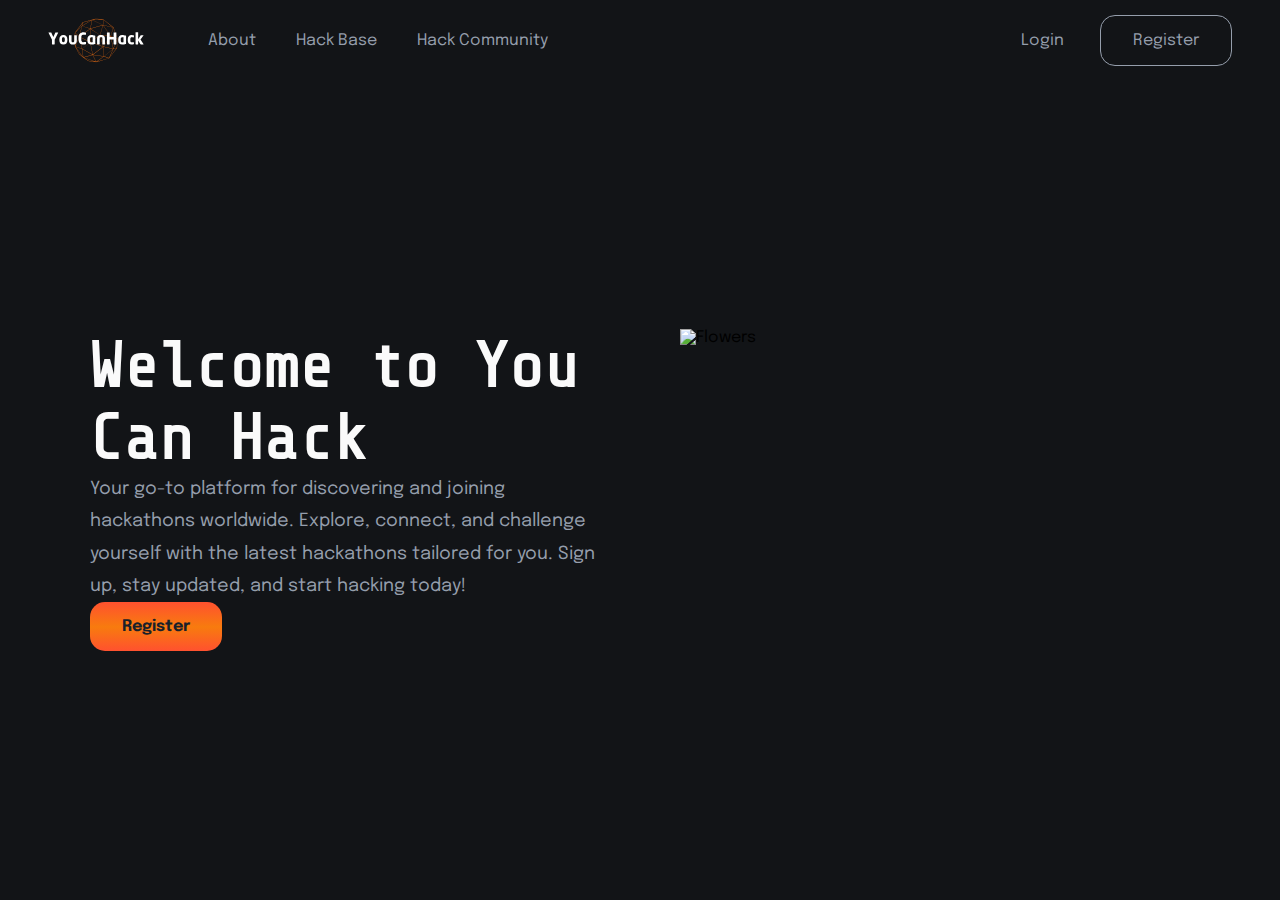
==== index.html @ 618a7382 "first commit" ====
<!DOCTYPE html>
<html lang="en">
    
  <head>
    <meta charset="UTF-8" />
    <meta name="viewport" content="width=device-width, initial-scale=1.0" />
    <link rel="icon" sizes="32x32" href="images\YouCanHack.svg"/>
    <link rel="stylesheet" href="styles.css" />
    <title>You Can Hack</title>
  </head>

  <body>
    <nav>
      <div class="nav-container">
        <div class="nav-left">
          <div class="nav-logo"><img src="images\YouCanHack.svg" alt="YouCanHack logo" /></div>
          <ul class="nav-links">
            <li>About</li>
            <li>Hack Base</li>
            <li>Hack Community</li>
          </ul>
        </div>

        <!-- <div class="mobile-menu-btn">
          <img src="./images/icon-menu.svg" alt="menu" />
        </div>
        <div class="mobile-menu">
          <ul class="mobile-links">
            <li>
              <p>
                Features
                <img
                  src="./images/icon-arrow-down.svg"
                  class="arrow"
                  alt="arrow down"
                />
              </p>
              <div class="mobile-sub">
                <p class="sub-link">
                  <img src="./images/icon-todo.svg" alt="icon" /> Todo List
                </p>
                <p class="sub-link">
                  <img src="./images/icon-calendar.svg" alt="icon" /> Calendar
                </p>
                <p class="sub-link">
                  <img src="./images/icon-reminders.svg" alt="icon" /> Reminders
                </p>
                <p class="sub-link">
                  <img src="./images/icon-planning.svg" alt="icon" /> Planning
                </p>
              </div>
            </li>
            <li>
              <p>
                Company
                <img
                  src="./images/icon-arrow-down.svg"
                  class="arrow"
                  alt="arrow down"
                />
              </p>

              <div class="mobile-sub">
                <p class="sub-link">History</p>
                <p class="sub-link">Our Team</p>
                <p class="sub-link">Blog</p>
              </div>
            </li>
            <li>Careers</li>
            <li>About</li>
          </ul>
        </div> -->

        <div class="nav-right">
          <a class="transparent-btn" href="login.html">Login</a></li>
          <a class="outlined-btn" href="register.html">Register</a></li>
        </div>
      </div>
    </nav>
    
    <main>
      <div class="main-container">
        <div class="main-left">
          <h1 class="main-heading">
            Welcome to You Can Hack
          </h1>
          <p class="main-content">
            Your go-to platform for discovering and joining hackathons worldwide. Explore, connect, and challenge yourself with the latest hackathons tailored for you. Sign up, stay updated, and start hacking today!
          </p>
          <a href="register.html" class="primary-btn">Register</a>
        </div>
        
        <div class="main-right">
          <picture>
            <source media="(max-width:800px)" srcset="./images/image-hero-mobile.png"/>
            <img src="images\LandingPhoto.svg" alt="Flowers" />
          </picture>
        </div>
      </div>
    </main>

    <!-- <div class="overflow"></div> -->
  </body>
  <script src="app.js" defer></script>
</html>
---- styles.css ----
@import url('https://fonts.googleapis.com/css2?family=Epilogue:ital,wght@0,100..900;1,100..900&family=Share+Tech+Mono&display=swap');

:root {
  --Orange: hsl(25, 97%, 53%);
  --Almost-White: hsl(0, 0%, 98%);
  --Light-Gray: hsl(217, 12%, 63%);
  --Medium-Gray: hsl(0, 0%, 41%);
  --Dark-Blue: hsl(213, 19%, 18%);
  --Darker-Blue: hsl(215, 26%, 13%);
  --Very-Dark-Blue: hsl(216, 12%, 8%);
  --Almost-Black: hsl(0, 0%, 8%);
}

* {
  font-family: "Epilogue", sans-serif;
  padding: 0;
  margin: 0;
  box-sizing: border-box;
}

body {
  height: 100vh;
  width: 100%;
  background-color: var(--Very-Dark-Blue);
}

img {
  max-width: 100%;
}

/* Right nav */
.outlined-btn,
.transparent-btn {
  text-decoration: none;
  padding: 1rem 2rem;
  border-radius: 15px;
  color: var(--Light-Gray);
  cursor: pointer;
  background-color: transparent;
}

.transparent-btn:hover {
  color: var(--Almost-White);
  font-weight: 300;
}

.outlined-btn {
  border: 1px solid var(--Light-Gray);
}

.outlined-btn:hover {
  color: var(--Almost-White);
  font-weight: 300;
}

/* Main register */ 
.primary-btn {
  background-image: linear-gradient(to bottom, #FF512F 0%, #f87b0e  51%, #FF512F  100%);
  color: var(--Darker-Blue);
  width: fit-content;
  padding: 1rem 2rem;
  text-decoration: none;
  font-weight: 700;
  border-radius: 15px;
  cursor: pointer;
}

.primary-btn:hover {
  background-image: var(--Almost-White);
  background-color: var(--Almost-White);
  font-weight: 700;
}

/* Nav Bar */
nav {
  height: 80px;
  display: flex;
  /* align-items: center; */
}

.nav-logo {
  padding-top: 0.8rem;
  width: 6rem;
}

.nav-container {
  display: flex;
  width: 100%;
  align-items: center;
  justify-content: space-between;
  max-width: 1440px;
  margin: 0 auto;
  padding-inline: 3rem;
}

.nav-left {
  display: flex;
}

.nav-links {
  display: flex;
  margin-left: 4rem;
  list-style: none;
  gap: 2.5rem;
}

.nav-links li {
  cursor: pointer;
  color: var(--Light-Gray);
  display: flex;
  align-items: center;
}

.nav-links li:hover {
  color: var(--Almost-White);
}

.outlined-btn:hover {
  background-color: var(--Dark-Blue);
}

/* .mobile-menu-btn {
  display: none;
}

.mobile-menu {
  display: none;
}

.active .arrow {
  transform: rotate(180deg);
  transition: 0.2s;
}

.active-menu {
  display: flex !important;
} */

/* Main styles */
main {
  display: flex;
  align-items: center;
  justify-content: center;
  height: calc(100vh - 80px);
}

.main-container {
  display: grid;
  max-width: 1100px;
  gap: 5rem;
  grid-template-columns: 1fr 1fr;
}

.main-left {
  display: flex;
  flex-direction: column;
  justify-content: space-evenly;
}

.main-heading {
  font-family: "Share Tech Mono";
  font-size: 4rem;
  color: var(--Almost-White);
}

.main-content {
  font-size: 18px;
  line-height: 1.8;
  color: var(--Light-Gray);
}

/* responsive to mobile */
/* @media screen and (max-width: 800px) {
  .nav-container {
    padding-inline: 1rem;
  }
  .mobile-menu-btn {
    display: flex;
    cursor: pointer;
    z-index: 999;
  }
  .mobile-menu {
    display: none;
    flex-direction: column;
    position: absolute;
    right: 0;
    top: 0;
    bottom: 0;
    width: 70%;
    background-color: var(--Almost-White);
    padding: 5rem 2rem;
  }
  .mobile-links {
    display: flex;
    flex-direction: column;
    gap: 1rem;
    list-style: none;
  }
  .mobile-links li {
    display: flex;
    color: var(--Medium-Gray);
    flex-direction: column;
    cursor: pointer;
  }
  .mobile-links li p {
    display: flex;
    align-items: center;
    gap: 1rem;
  }
  .mobile-sub {
    display: none;
    flex-direction: column;
    gap: 1rem;
    margin: 1rem;
  }
  .overflow {
    background-color: black;
    display: none;
    position: absolute;
    top: 0;
    bottom: 0;
    left: 0;
    width: 30%;
    opacity: 0.7;
  }
  .nav-links {
    display: none;
  }
  .nav-right {
    display: none;
  }
  main {
    align-items: flex-start;
  }
  .main-container {
    display: flex;
    flex-direction: column-reverse;
  }
  .main-left {
    align-items: center;
    text-align: center;
    gap: 2rem;
  }
  .main-heading {
    font-size: 2.2rem;
  }
  .main-heading br {
    display: none;
  }
} */
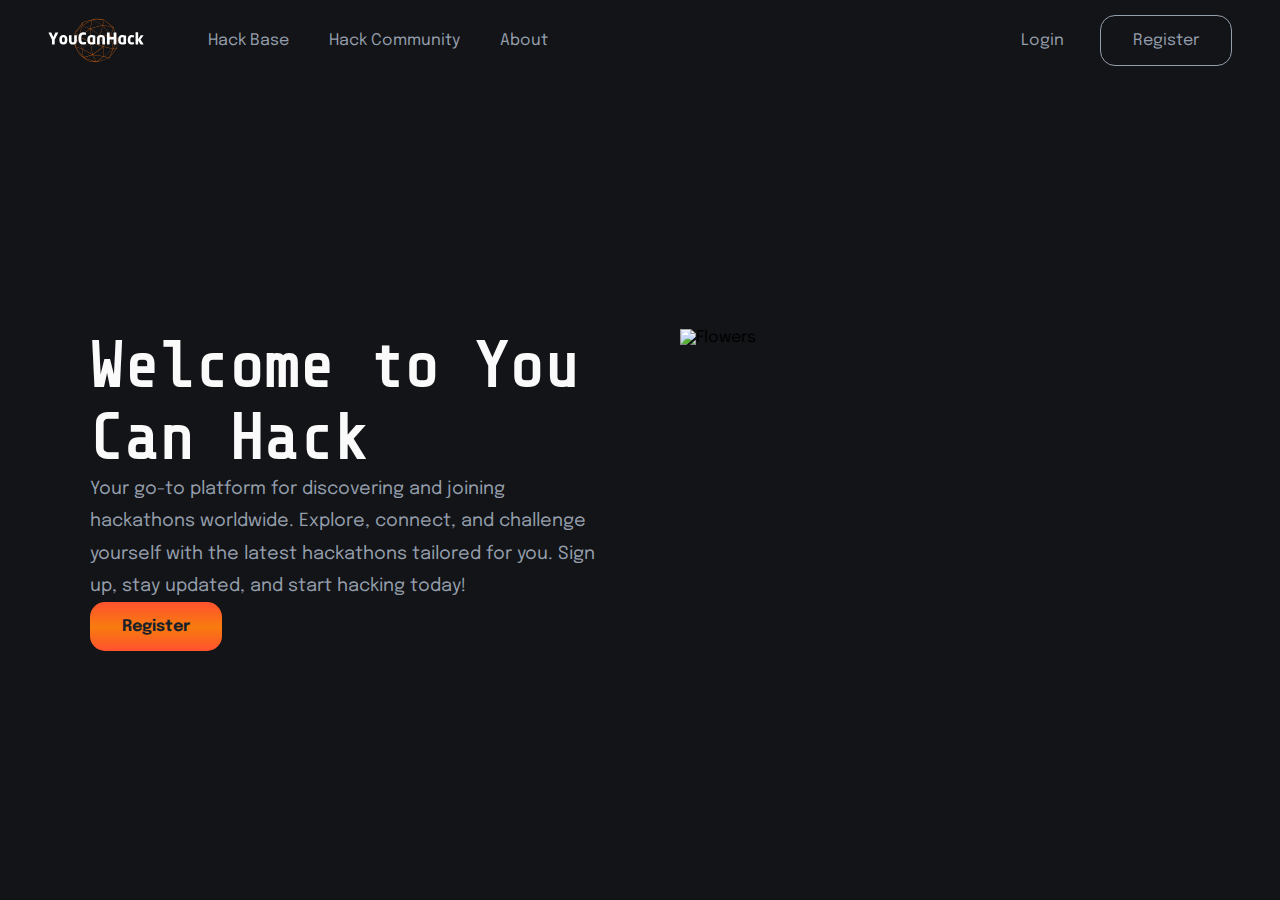
==== commit 75eb7947: "register, login, logout" ====
--- a/index.html
+++ b/index.html
@@ -5,7 +5,7 @@
     <meta charset="UTF-8" />
     <meta name="viewport" content="width=device-width, initial-scale=1.0" />
     <link rel="icon" sizes="32x32" href="images\YouCanHack.svg"/>
-    <link rel="stylesheet" href="styles.css" />
+    <link rel="stylesheet" href="style.css" />
     <title>You Can Hack</title>
   </head>
 
@@ -13,11 +13,11 @@
     <nav>
       <div class="nav-container">
         <div class="nav-left">
-          <div class="nav-logo"><img src="images\YouCanHack.svg" alt="YouCanHack logo" /></div>
+          <div class="nav-logo"><img src="images\YouCanHack.svg" alt="YouCanHack logo"/></div>
           <ul class="nav-links">
-            <li>About</li>
             <li>Hack Base</li>
             <li>Hack Community</li>
+            <li>About</li>
           </ul>
         </div>
 
@@ -72,8 +72,8 @@
         </div> -->
 
         <div class="nav-right">
-          <a class="transparent-btn" href="login.html">Login</a></li>
-          <a class="outlined-btn" href="register.html">Register</a></li>
+          <a class="transparent-btn" href="login.php">Login</a></li>
+          <a class="outlined-btn" href="register.php">Register</a></li>
         </div>
       </div>
     </nav>
@@ -87,7 +87,7 @@
           <p class="main-content">
             Your go-to platform for discovering and joining hackathons worldwide. Explore, connect, and challenge yourself with the latest hackathons tailored for you. Sign up, stay updated, and start hacking today!
           </p>
-          <a href="register.html" class="primary-btn">Register</a>
+          <a href="register.php" class="primary-btn">Register</a>
         </div>
         
         <div class="main-right">
@@ -101,5 +101,5 @@
 
     <!-- <div class="overflow"></div> -->
   </body>
-  <script src="app.js" defer></script>
+  <script src="app.js"></script>
 </html>--- a/style.css
+++ b/style.css
@@ -0,0 +1,337 @@
+@import url('https://fonts.googleapis.com/css2?family=Epilogue:ital,wght@0,100..900;1,100..900&family=Share+Tech+Mono&display=swap');
+
+:root {
+  --Orange: hsl(25, 97%, 53%);
+  --Almost-White: hsl(0, 0%, 98%);
+  --Light-Gray: hsl(217, 12%, 63%);
+  --Medium-Gray: hsl(0, 0%, 41%);
+  --Dark-Blue: hsl(213, 19%, 18%);
+  --Darker-Blue: hsl(215, 26%, 13%);
+  --Very-Dark-Blue: hsl(216, 12%, 8%);
+  --Almost-Black: hsl(0, 0%, 8%);
+}
+
+* {
+  font-family: "Epilogue", sans-serif;
+  padding: 0;
+  margin: 0;
+  box-sizing: border-box;
+}
+
+body {
+  height: 100vh;
+  width: 100%;
+  background-color: var(--Very-Dark-Blue);
+}
+
+img {
+  max-width: 100%;
+}
+
+/* Right nav */
+.outlined-btn,
+.transparent-btn {
+  text-decoration: none;
+  padding: 1rem 2rem;
+  border-radius: 15px;
+  color: var(--Light-Gray);
+  cursor: pointer;
+  background-color: transparent;
+}
+
+.transparent-btn:hover {
+  color: var(--Almost-White);
+  font-weight: 300;
+}
+
+.outlined-btn {
+  border: 1px solid var(--Light-Gray);
+}
+
+.outlined-btn:hover {
+  color: var(--Almost-White);
+  font-weight: 300;
+}
+
+/* Main register */ 
+.primary-btn {
+  background-image: linear-gradient(to bottom, #FF512F 0%, #f87b0e  51%, #FF512F  100%);
+  color: var(--Darker-Blue);
+  width: fit-content;
+  padding: 1rem 2rem;
+  text-decoration: none;
+  font-weight: 700;
+  border-radius: 15px;
+  cursor: pointer;
+}
+
+.primary-btn:hover {
+  background-image: var(--Almost-White);
+  background-color: var(--Almost-White);
+  font-weight: 700;
+}
+
+/* Nav Bar */
+nav {
+  height: 80px;
+  display: flex;
+}
+
+.nav-logo {
+  padding-top: 0.8rem;
+  width: 6rem;
+}
+
+.nav-container {
+  display: flex;
+  width: 100%;
+  align-items: center;
+  justify-content: space-between;
+  max-width: 1440px;
+  margin: 0 auto;
+  padding-inline: 3rem;
+}
+
+.nav-left {
+  display: flex;
+}
+
+.nav-links {
+  display: flex;
+  margin-left: 4rem;
+  list-style: none;
+  gap: 2.5rem;
+}
+
+.nav-links li {
+  cursor: pointer;
+  color: var(--Light-Gray);
+  display: flex;
+  align-items: center;
+}
+
+.nav-links li:hover {
+  color: var(--Almost-White);
+}
+
+.outlined-btn:hover {
+  background-color: var(--Dark-Blue);
+}
+
+/* .mobile-menu-btn {
+  display: none;
+}
+
+.mobile-menu {
+  display: none;
+}
+
+.active .arrow {
+  transform: rotate(180deg);
+  transition: 0.2s;
+}
+
+.active-menu {
+  display: flex !important;
+} */
+
+/* Main styles */
+main {
+  display: flex;
+  align-items: center;
+  justify-content: center;
+  height: calc(100vh - 80px);
+}
+
+.main-container {
+  display: grid;
+  max-width: 1100px;
+  gap: 5rem;
+  grid-template-columns: 1fr 1fr;
+}
+
+.main-left {
+  display: flex;
+  flex-direction: column;
+  justify-content: space-evenly;
+}
+
+.main-heading {
+  font-family: "Share Tech Mono";
+  font-size: 4rem;
+  color: var(--Almost-White);
+}
+
+.main-content {
+  font-size: 18px;
+  line-height: 1.8;
+  color: var(--Light-Gray);
+}
+
+/* Register and Login */
+form {
+  display: flex;
+  flex-direction: column;
+  align-items: center;
+  justify-content: center;
+  height: 100vh; 
+}
+
+article {
+  background-color: var(--Darker-Blue);
+  width: 100%; 
+  max-width: 400px; 
+  margin: auto;
+  border-radius: 2rem;
+  padding: 2rem;
+}
+
+article:hover {
+  box-shadow: 0 2px 20px var(--Medium-Gray);
+  transition: ease-in-out 0.3s;
+}
+
+h1.form-title {
+  margin-bottom: 1rem;
+  color: var(--Almost-White);
+}
+
+label {
+  margin-top: 1rem; 
+  color: var(--Light-Gray);
+}
+
+input {
+  width: 100%;
+  padding: 0.8rem;
+  margin-top: 0.5rem;
+  margin-bottom: 1rem;
+  border: 1px solid var(--Light-Gray);
+  border-radius: 1rem;
+  background-color: var(--Almost-White);
+}
+
+input:focus {
+  outline: none;
+  border-color: var(--Orange);
+}
+
+.formbtn {
+  background-color: var(--Orange);
+  width: 100%;
+  padding: 0.8rem;
+  border: none;
+  border-radius: 1rem;
+  text-transform: uppercase;
+  font-weight: 700;
+  letter-spacing: 2px;
+  cursor: pointer;
+  margin-top: 1rem;
+  transition: 0.3s ease;
+}
+
+.formbtn:hover {
+  background-color: var(--Almost-White);
+  transition: 0.3s ease;
+}
+
+.form-change {
+  color: var(--Light-Gray);
+  text-align: center;
+  font-size: 14px;
+  margin-top: 1rem;
+}
+
+.form-change a {
+  color: var(--Light-Gray);
+}
+
+.form-change a:hover {
+  color: var(--Almost-White);
+}
+
+#form-error-message {
+  color: red;
+  font-size: 12px;
+  text-align: center;
+}
+
+/* responsive to mobile */
+/* @media screen and (max-width: 800px) {
+  .nav-container {
+    padding-inline: 1rem;
+  }
+  .mobile-menu-btn {
+    display: flex;
+    cursor: pointer;
+    z-index: 999;
+  }
+  .mobile-menu {
+    display: none;
+    flex-direction: column;
+    position: absolute;
+    right: 0;
+    top: 0;
+    bottom: 0;
+    width: 70%;
+    background-color: var(--Almost-White);
+    padding: 5rem 2rem;
+  }
+  .mobile-links {
+    display: flex;
+    flex-direction: column;
+    gap: 1rem;
+    list-style: none;
+  }
+  .mobile-links li {
+    display: flex;
+    color: var(--Medium-Gray);
+    flex-direction: column;
+    cursor: pointer;
+  }
+  .mobile-links li p {
+    display: flex;
+    align-items: center;
+    gap: 1rem;
+  }
+  .mobile-sub {
+    display: none;
+    flex-direction: column;
+    gap: 1rem;
+    margin: 1rem;
+  }
+  .overflow {
+    background-color: black;
+    display: none;
+    position: absolute;
+    top: 0;
+    bottom: 0;
+    left: 0;
+    width: 30%;
+    opacity: 0.7;
+  }
+  .nav-links {
+    display: none;
+  }
+  .nav-right {
+    display: none;
+  }
+  main {
+    align-items: flex-start;
+  }
+  .main-container {
+    display: flex;
+    flex-direction: column-reverse;
+  }
+  .main-left {
+    align-items: center;
+    text-align: center;
+    gap: 2rem;
+  }
+  .main-heading {
+    font-size: 2.2rem;
+  }
+  .main-heading br {
+    display: none;
+  }
+} */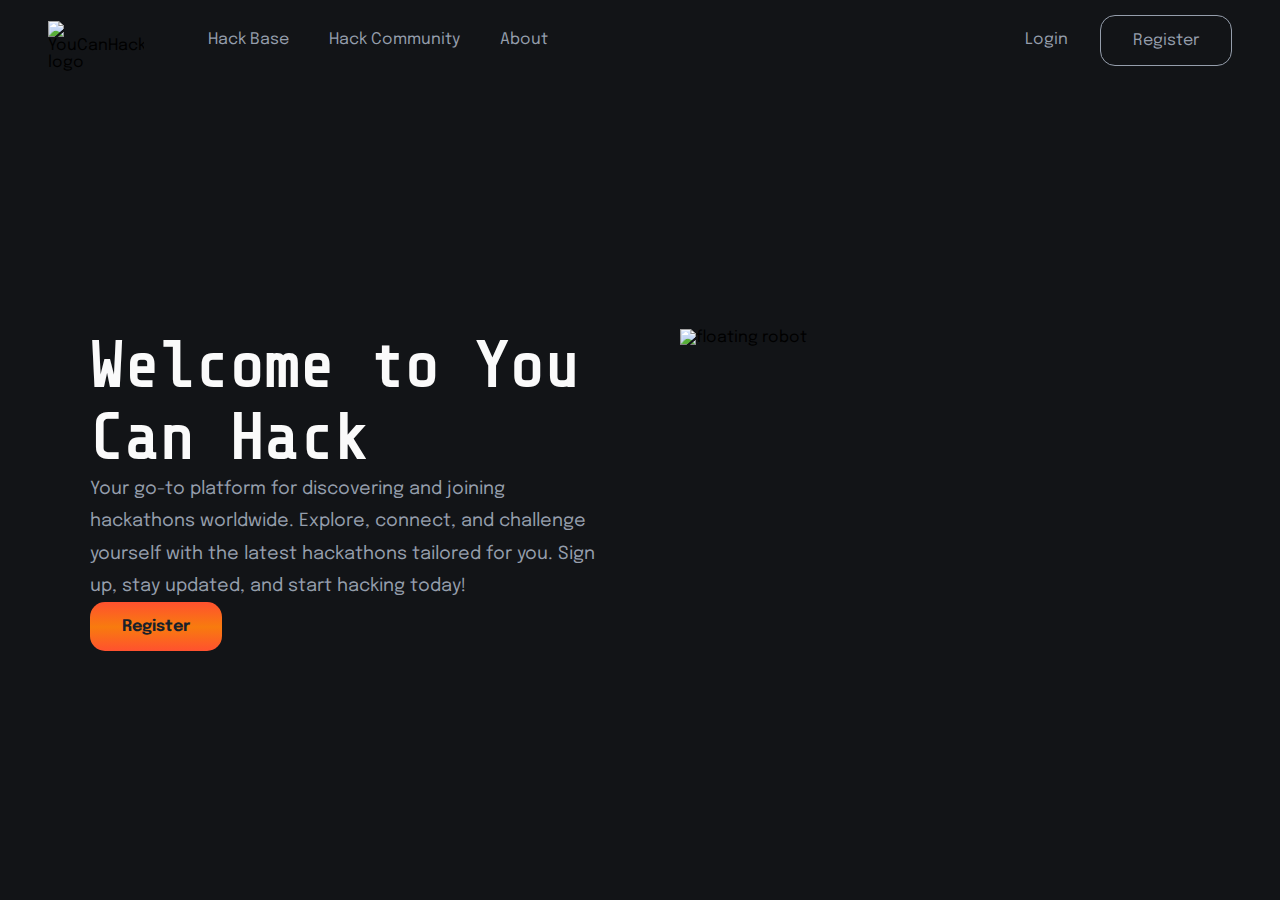
==== commit 2f9b512f: "update profile (not included pic)" ====
--- a/index.html
+++ b/index.html
@@ -4,7 +4,7 @@
   <head>
     <meta charset="UTF-8" />
     <meta name="viewport" content="width=device-width, initial-scale=1.0" />
-    <link rel="icon" sizes="32x32" href="images\YouCanHack.svg"/>
+    <link rel="icon" sizes="32x32" href="images\youCanHack.svg"/>
     <link rel="stylesheet" href="style.css" />
     <title>You Can Hack</title>
   </head>
@@ -13,7 +13,7 @@
     <nav>
       <div class="nav-container">
         <div class="nav-left">
-          <div class="nav-logo"><img src="images\YouCanHack.svg" alt="YouCanHack logo"/></div>
+          <div class="nav-logo"><img src="images\youCanHack.svg" alt="YouCanHack logo"/></div>
           <ul class="nav-links">
             <li>Hack Base</li>
             <li>Hack Community</li>
@@ -93,7 +93,7 @@
         <div class="main-right">
           <picture>
             <source media="(max-width:800px)" srcset="./images/image-hero-mobile.png"/>
-            <img src="images\LandingPhoto.svg" alt="Flowers" />
+            <img src="images\landingPhoto.svg" alt="floating robot" />
           </picture>
         </div>
       </div>
@@ -101,5 +101,4 @@
 
     <!-- <div class="overflow"></div> -->
   </body>
-  <script src="app.js"></script>
 </html>--- a/style.css
+++ b/style.css
@@ -1,14 +1,14 @@
 @import url('https://fonts.googleapis.com/css2?family=Epilogue:ital,wght@0,100..900;1,100..900&family=Share+Tech+Mono&display=swap');
 
 :root {
-  --Orange: hsl(25, 97%, 53%);
-  --Almost-White: hsl(0, 0%, 98%);
-  --Light-Gray: hsl(217, 12%, 63%);
-  --Medium-Gray: hsl(0, 0%, 41%);
-  --Dark-Blue: hsl(213, 19%, 18%);
-  --Darker-Blue: hsl(215, 26%, 13%);
-  --Very-Dark-Blue: hsl(216, 12%, 8%);
-  --Almost-Black: hsl(0, 0%, 8%);
+  --Orange: #fb7413;
+  --Almost-White: #fafafa;
+  --Light-Gray: #959eac;
+  --Medium-Gray: #696969;
+  --Dark-Blue: #252d37;
+  --Darker-Blue: #19202a;
+  --Very-Dark-Blue: #121417;
+  --Almost-Black: #141414;
 }
 
 * {
@@ -23,6 +23,8 @@
   width: 100%;
   background-color: var(--Very-Dark-Blue);
 }
+
+/* Landing Page */
 
 img {
   max-width: 100%;
@@ -92,7 +94,8 @@
   padding-inline: 3rem;
 }
 
-.nav-left {
+.nav-left,
+.nav-right {
   display: flex;
 }
 
@@ -192,16 +195,19 @@
 }
 
 h1.form-title {
+  text-align: center;
   margin-bottom: 1rem;
   color: var(--Almost-White);
 }
 
 label {
+  font-size: 14px;
   margin-top: 1rem; 
   color: var(--Light-Gray);
 }
 
 input {
+  font-size: 14px;
   width: 100%;
   padding: 0.8rem;
   margin-top: 0.5rem;
@@ -218,7 +224,7 @@
 
 .formbtn {
   background-color: var(--Orange);
-  width: 100%;
+  width: 50%;
   padding: 0.8rem;
   border: none;
   border-radius: 1rem;
@@ -226,8 +232,9 @@
   font-weight: 700;
   letter-spacing: 2px;
   cursor: pointer;
-  margin-top: 1rem;
   transition: 0.3s ease;
+  margin: 1rem auto 0.2rem auto;
+  display: block;
 }
 
 .formbtn:hover {
@@ -254,6 +261,72 @@
   color: red;
   font-size: 12px;
   text-align: center;
+}
+
+#form-success-message {
+  color: var(--Orange);
+  font-size: 12px;
+  text-align: center;
+}
+
+/* Home */
+.profile-btn img {
+  margin-top: 0.4rem;
+  width: 2rem;
+  border-radius: 50%;
+  transition: box-shadow 0.3s ease;
+}
+
+.profile-btn img:hover {
+  box-shadow: 0px 0px 10px 5px var(--Medium-Gray);
+}
+
+/* Profile */
+.profile-article {
+  display: flex;
+  max-width: 60%;
+  justify-content: space-around;
+  flex-wrap: wrap;
+}
+
+.profile-left {
+  display: flex;
+  flex-direction: column;
+  max-width: 30%;
+  height: 100%;
+}
+
+.profile-actions {
+  display: flex;
+  margin-top: auto;
+  margin-bottom: 0.8rem;
+}
+
+#cancelbtn {
+  background-color: var(--Light-Gray);
+  width: 43%;
+  padding: 1rem;
+  border: none;
+  border-radius: 1rem;
+  text-transform: uppercase;
+  font-weight: 600;
+  font-size: 14px;
+  text-decoration: none;
+  color: var(--Very-Dark-Blue);
+  letter-spacing: 2px;
+  cursor: pointer;
+  margin: 1rem auto 0.2rem auto;
+  transition: 0.2s ease;
+  text-align: center;
+}
+
+#cancelbtn:hover {
+  background-color: var(--Almost-White);
+}
+
+button img {
+  width: 0.8rem;
+  margin-right: 0.3rem;
 }
 
 /* responsive to mobile */
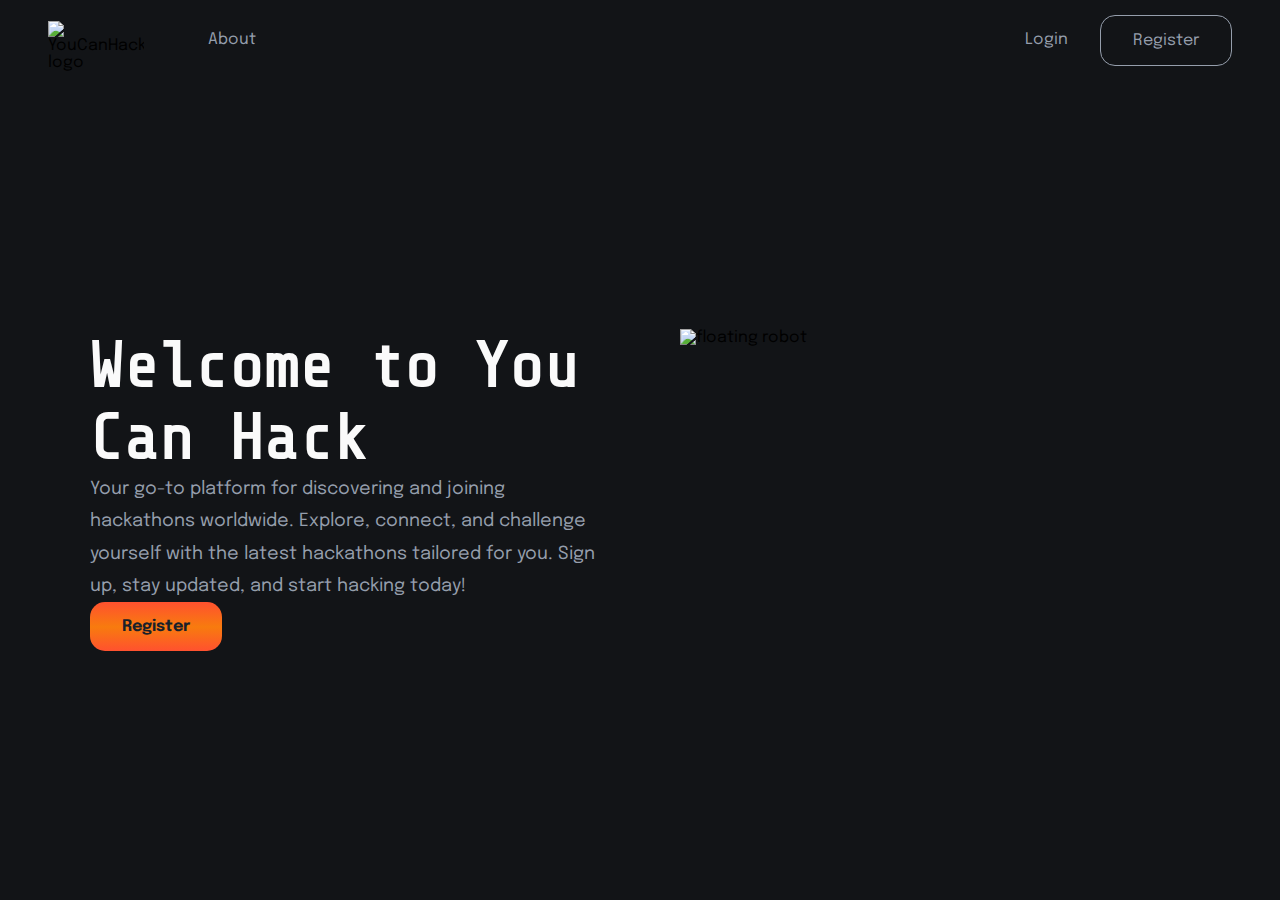
==== commit 6614eed0: "finished everything" ====
--- a/index.html
+++ b/index.html
@@ -15,62 +15,9 @@
         <div class="nav-left">
           <div class="nav-logo"><img src="images\youCanHack.svg" alt="YouCanHack logo"/></div>
           <ul class="nav-links">
-            <li>Hack Base</li>
-            <li>Hack Community</li>
             <li>About</li>
           </ul>
         </div>
-
-        <!-- <div class="mobile-menu-btn">
-          <img src="./images/icon-menu.svg" alt="menu" />
-        </div>
-        <div class="mobile-menu">
-          <ul class="mobile-links">
-            <li>
-              <p>
-                Features
-                <img
-                  src="./images/icon-arrow-down.svg"
-                  class="arrow"
-                  alt="arrow down"
-                />
-              </p>
-              <div class="mobile-sub">
-                <p class="sub-link">
-                  <img src="./images/icon-todo.svg" alt="icon" /> Todo List
-                </p>
-                <p class="sub-link">
-                  <img src="./images/icon-calendar.svg" alt="icon" /> Calendar
-                </p>
-                <p class="sub-link">
-                  <img src="./images/icon-reminders.svg" alt="icon" /> Reminders
-                </p>
-                <p class="sub-link">
-                  <img src="./images/icon-planning.svg" alt="icon" /> Planning
-                </p>
-              </div>
-            </li>
-            <li>
-              <p>
-                Company
-                <img
-                  src="./images/icon-arrow-down.svg"
-                  class="arrow"
-                  alt="arrow down"
-                />
-              </p>
-
-              <div class="mobile-sub">
-                <p class="sub-link">History</p>
-                <p class="sub-link">Our Team</p>
-                <p class="sub-link">Blog</p>
-              </div>
-            </li>
-            <li>Careers</li>
-            <li>About</li>
-          </ul>
-        </div> -->
-
         <div class="nav-right">
           <a class="transparent-btn" href="login.php">Login</a></li>
           <a class="outlined-btn" href="register.php">Register</a></li>
@@ -99,6 +46,5 @@
       </div>
     </main>
 
-    <!-- <div class="overflow"></div> -->
   </body>
 </html>--- a/style.css
+++ b/style.css
@@ -281,6 +281,14 @@
   box-shadow: 0px 0px 10px 5px var(--Medium-Gray);
 }
 
+/* Navigation profile picture */
+.nav-right .profile-btn img {
+  width: 40px;
+  height: 40px;
+  border-radius: 50%;
+  object-fit: cover;
+}
+
 /* Profile */
 .profile-article {
   display: flex;
@@ -294,6 +302,7 @@
   flex-direction: column;
   max-width: 30%;
   height: 100%;
+  padding-top: 0.5rem;
 }
 
 .profile-actions {
@@ -317,16 +326,62 @@
   cursor: pointer;
   margin: 1rem auto 0.2rem auto;
   transition: 0.2s ease;
-  text-align: center;
+  display: flex;
+  justify-content: center;
 }
 
 #cancelbtn:hover {
-  background-color: var(--Almost-White);
+  opacity: 0.8;
 }
 
 button img {
   width: 0.8rem;
   margin-right: 0.3rem;
+}
+
+/* Profile picture */
+.profile-picture-container {
+  display: flex;
+  flex-direction: column;
+  align-items: center;
+  margin-top: 0.5rem;
+}
+
+.profile-picture {
+  width: 150px;
+  height: 150px;
+  border-radius: 50%;
+  object-fit: cover;
+  border: 3px solid var(--Orange);
+}
+
+.picture-upload-container {
+  flex-direction: column;
+  align-items: center;
+}
+
+.profile-picture-input {
+  display: none;
+}
+
+.upload-btn {
+  background-color: var(--Orange);
+  color: var(--Almost-White); 
+  padding: 0.5rem 1rem;
+  border: none;
+  border-radius: 5px;
+  cursor: pointer;
+  margin-top: 0.6rem;
+  transition: 0.2s ease;
+}
+
+.upload-btn:hover {
+  opacity: 0.8;
+}
+
+.upload-btn:disabled {
+  opacity: 0.7;
+  cursor: not-allowed;
 }
 
 /* responsive to mobile */
@@ -407,4 +462,144 @@
   .main-heading br {
     display: none;
   }
-} */+} */
+
+/* Hackathon Grid Styles */
+.hackathon-container {
+    margin-top: 25rem;
+    max-width: 1200px;
+    padding: 0 1rem;
+}
+
+.hackathon-container h1 {
+    color: var(--Almost-White);
+    margin-bottom: 2rem;
+    text-align: center;
+}
+
+.hackathon-grid {
+    display: grid;
+    grid-template-columns: repeat(3, minmax(300px, 1fr));
+    gap: 2rem;
+    padding: 1rem;
+}
+
+.hackathon-card {
+    background: var(--Dark-Blue);
+    border-radius: 15px;
+    overflow: hidden;
+    transition: transform 0.3s ease;
+    box-shadow: 0 4px 6px rgba(0, 0, 0, 0.1);
+}
+
+.hackathon-card:hover {
+    transform: translateY(-5px);
+}
+
+.hackathon-image {
+    position: relative;
+    height: 200px;
+}
+
+.hackathon-image img {
+    height: 100%;
+    width: 100%;
+    object-fit: cover;
+}
+
+.status-badge {
+    position: absolute;
+    top: 1rem;
+    right: 1rem;
+    padding: 0.5rem 1rem;
+    border-radius: 20px;
+    font-size: 0.875rem;
+    font-weight: 500;
+}
+
+.status-badge.upcoming {
+    background-color: var(--Orange);
+    color: white;
+}
+
+.status-badge.ongoing {
+    background-color: #4CAF50;
+    color: white;
+}
+
+.status-badge.completed {
+    background-color: var(--Light-Gray);
+    color: white;
+}
+
+.hackathon-content {
+    padding: 1.5rem;
+}
+
+.hackathon-content h2 {
+    color: var(--Almost-White);
+    font-size: 1.25rem;
+    margin-bottom: 0.5rem;
+}
+
+.description {
+    color: var(--Light-Gray);
+    font-size: 0.875rem;
+    margin-bottom: 1rem;
+    display: -webkit-box;
+    overflow: hidden;
+}
+
+.hackathon-details {
+    display: flex;
+    flex-direction: column;
+    gap: 0.5rem;
+    margin-bottom: 1.5rem;
+}
+
+.detail {
+    display: flex;
+    align-items: center;
+    gap: 0.5rem;
+    color: var(--Light-Gray);
+    font-size: 0.875rem;
+}
+
+.detail img {
+    width: 16px;
+    height: 16px;
+}
+
+.hackathon-btn {
+    display: inline-block;
+    padding: 0.75rem 1.5rem;
+    background-color: var(--Orange);
+    color: white;
+    text-decoration: none;
+    border-radius: 25px;
+    transition: background-color 0.3s ease;
+}
+
+.hackathon-btn:hover {
+    background-color: var(--Orange);
+    opacity: 0.9;
+}
+
+#more {
+  text-align: center;
+  font-family: Share Tech Mono;
+  color: var(--Light-Gray);
+  padding: 1rem;
+  margin-bottom: 2rem;
+}
+
+/* Responsive Design */
+@media (max-width: 768px) {
+    .hackathon-grid {
+        grid-template-columns: repeat(auto-fill, minmax(250px, 1fr));
+    }
+    
+    .filter-section {
+        flex-wrap: wrap;
+    }
+}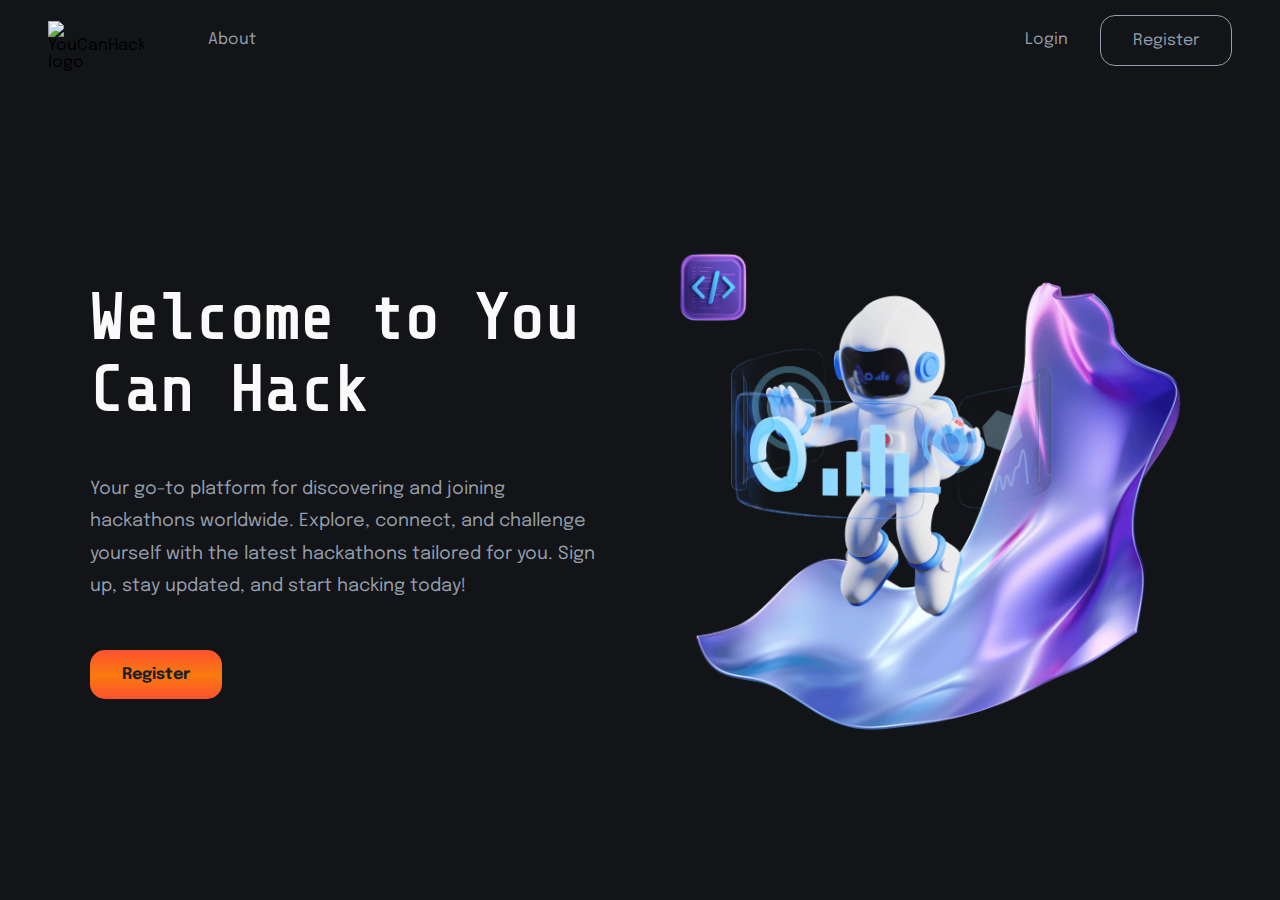
==== commit 8bfdd76f: "fix photo" ====
--- a/index.html
+++ b/index.html
@@ -4,13 +4,14 @@
   <head>
     <meta charset="UTF-8" />
     <meta name="viewport" content="width=device-width, initial-scale=1.0" />
-    <link rel="icon" sizes="32x32" href="images\youCanHack.svg"/>
+    <link rel="icon" sizes="32x32" href="images\landingPhoto.png"/>
     <link rel="stylesheet" href="style.css" />
     <title>You Can Hack</title>
   </head>
 
   <body>
     <nav>
+      <!-- Navigation Bar -->
       <div class="nav-container">
         <div class="nav-left">
           <div class="nav-logo"><img src="images\youCanHack.svg" alt="YouCanHack logo"/></div>
@@ -18,6 +19,7 @@
             <li>About</li>
           </ul>
         </div>
+
         <div class="nav-right">
           <a class="transparent-btn" href="login.php">Login</a></li>
           <a class="outlined-btn" href="register.php">Register</a></li>
@@ -25,6 +27,7 @@
       </div>
     </nav>
     
+    <!-- Main Content -->
     <main>
       <div class="main-container">
         <div class="main-left">
@@ -39,8 +42,7 @@
         
         <div class="main-right">
           <picture>
-            <source media="(max-width:800px)" srcset="./images/image-hero-mobile.png"/>
-            <img src="images\landingPhoto.svg" alt="floating robot" />
+            <img src="images\landingPhoto.png" alt="floating robot" />
           </picture>
         </div>
       </div>
--- a/style.css
+++ b/style.css
@@ -8,7 +8,6 @@
   --Dark-Blue: #252d37;
   --Darker-Blue: #19202a;
   --Very-Dark-Blue: #121417;
-  --Almost-Black: #141414;
 }
 
 * {
@@ -24,38 +23,44 @@
   background-color: var(--Very-Dark-Blue);
 }
 
-/* Landing Page */
-
 img {
   max-width: 100%;
 }
 
-/* Right nav */
-.outlined-btn,
-.transparent-btn {
-  text-decoration: none;
-  padding: 1rem 2rem;
-  border-radius: 15px;
-  color: var(--Light-Gray);
-  cursor: pointer;
-  background-color: transparent;
-}
-
-.transparent-btn:hover {
-  color: var(--Almost-White);
-  font-weight: 300;
-}
-
-.outlined-btn {
-  border: 1px solid var(--Light-Gray);
-}
-
-.outlined-btn:hover {
-  color: var(--Almost-White);
-  font-weight: 300;
-}
-
-/* Main register */ 
+/* Main styles */
+main {
+  display: flex;
+  align-items: center;
+  justify-content: center;
+  height: calc(100vh - 80px);
+}
+
+.main-container {
+  display: grid;
+  max-width: 1100px;
+  gap: 5rem;
+  grid-template-columns: 1fr 1fr;
+}
+
+.main-left {
+  display: flex;
+  flex-direction: column;
+  justify-content: space-evenly;
+}
+
+.main-heading {
+  font-family: "Share Tech Mono";
+  font-size: 4rem;
+  color: var(--Almost-White);
+}
+
+.main-content {
+  font-size: 18px;
+  line-height: 1.8;
+  color: var(--Light-Gray);
+}
+
+/* Main register button on landing page */ 
 .primary-btn {
   background-image: linear-gradient(to bottom, #FF512F 0%, #f87b0e  51%, #FF512F  100%);
   color: var(--Darker-Blue);
@@ -73,7 +78,7 @@
   font-weight: 700;
 }
 
-/* Nav Bar */
+/* Navigation Bar */
 nav {
   height: 80px;
   display: flex;
@@ -121,57 +126,32 @@
   background-color: var(--Dark-Blue);
 }
 
-/* .mobile-menu-btn {
-  display: none;
-}
-
-.mobile-menu {
-  display: none;
-}
-
-.active .arrow {
-  transform: rotate(180deg);
-  transition: 0.2s;
-}
-
-.active-menu {
-  display: flex !important;
-} */
-
-/* Main styles */
-main {
-  display: flex;
-  align-items: center;
-  justify-content: center;
-  height: calc(100vh - 80px);
-}
-
-.main-container {
-  display: grid;
-  max-width: 1100px;
-  gap: 5rem;
-  grid-template-columns: 1fr 1fr;
-}
-
-.main-left {
-  display: flex;
-  flex-direction: column;
-  justify-content: space-evenly;
-}
-
-.main-heading {
-  font-family: "Share Tech Mono";
-  font-size: 4rem;
-  color: var(--Almost-White);
-}
-
-.main-content {
-  font-size: 18px;
-  line-height: 1.8;
-  color: var(--Light-Gray);
-}
-
-/* Register and Login */
+/* Right navigation bar */
+.outlined-btn,
+.transparent-btn {
+  text-decoration: none;
+  padding: 1rem 2rem;
+  border-radius: 15px;
+  color: var(--Light-Gray);
+  cursor: pointer;
+  background-color: transparent;
+}
+
+.transparent-btn:hover {
+  color: var(--Almost-White);
+  font-weight: 300;
+}
+
+.outlined-btn {
+  border: 1px solid var(--Light-Gray);
+}
+
+.outlined-btn:hover {
+  color: var(--Almost-White);
+  font-weight: 300;
+}
+
+/* Register and Login Forms */
 form {
   display: flex;
   flex-direction: column;
@@ -269,7 +249,7 @@
   text-align: center;
 }
 
-/* Home */
+/* Home Page */
 .profile-btn img {
   margin-top: 0.4rem;
   width: 2rem;
@@ -281,7 +261,7 @@
   box-shadow: 0px 0px 10px 5px var(--Medium-Gray);
 }
 
-/* Navigation profile picture */
+/* Profile Picture Icon */
 .nav-right .profile-btn img {
   width: 40px;
   height: 40px;
@@ -289,7 +269,7 @@
   object-fit: cover;
 }
 
-/* Profile */
+/* Profile Page */
 .profile-article {
   display: flex;
   max-width: 60%;
@@ -339,7 +319,7 @@
   margin-right: 0.3rem;
 }
 
-/* Profile picture */
+/* Profile Picture in Edit Profile Form */
 .profile-picture-container {
   display: flex;
   flex-direction: column;
@@ -384,222 +364,178 @@
   cursor: not-allowed;
 }
 
-/* responsive to mobile */
-/* @media screen and (max-width: 800px) {
+/* Hackathon Listings */
+.hackathon-container {
+  margin-top: 25rem;
+  max-width: 1200px;
+  padding: 0 1rem;
+}
+
+.hackathon-container h1 {
+  color: var(--Almost-White);
+  margin-bottom: 2rem;
+  text-align: center;
+}
+
+.hackathon-grid {
+  display: grid;
+  grid-template-columns: repeat(3, minmax(300px, 1fr));
+  gap: 2rem;
+  padding: 1rem;
+}
+
+.hackathon-card {
+  background: var(--Dark-Blue);
+  border-radius: 15px;
+  overflow: hidden;
+  transition: transform 0.3s ease;
+  box-shadow: 0 4px 6px rgba(0, 0, 0, 0.1);
+}
+
+.hackathon-card:hover {
+  transform: translateY(-5px);
+}
+
+.hackathon-image {
+  position: relative;
+  height: 200px;
+}
+
+.hackathon-image img {
+  height: 100%;
+  width: 100%;
+  object-fit: cover;
+}
+
+.status-badge {
+  position: absolute;
+  top: 1rem;
+  right: 1rem;
+  padding: 0.5rem 1rem;
+  border-radius: 20px;
+  font-size: 0.875rem;
+  font-weight: 500;
+}
+
+.status-badge.upcoming {
+  background-color: var(--Orange);
+  color: white;
+}
+
+/* .status-badge.ongoing {
+  background-color: #4CAF50;
+  color: white;
+}
+
+.status-badge.completed {
+  background-color: var(--Light-Gray);
+  color: white;
+} */
+
+.hackathon-content {
+  padding: 1.5rem;
+}
+
+.hackathon-content h2 {
+  color: var(--Almost-White);
+  font-size: 1.25rem;
+  margin-bottom: 0.5rem;
+}
+
+.description {
+  color: var(--Light-Gray);
+  font-size: 0.875rem;
+  margin-bottom: 1rem;
+  display: -webkit-box;
+  overflow: hidden;
+}
+
+.hackathon-details {
+  display: flex;
+  flex-direction: column;
+  gap: 0.5rem;
+  margin-bottom: 1.5rem;
+}
+
+.detail {
+  display: flex;
+  align-items: center;
+  gap: 0.5rem;
+  color: var(--Light-Gray);
+  font-size: 0.875rem;
+}
+
+.detail img {
+  width: 16px;
+  height: 16px;
+}
+
+.hackathon-btn {
+  display: inline-block;
+  padding: 0.75rem 1.5rem;
+  background-color: var(--Orange);
+  color: white;
+  text-decoration: none;
+  border-radius: 25px;
+  transition: background-color 0.3s ease;
+}
+
+.hackathon-btn:hover {
+  background-color: var(--Orange);
+  opacity: 0.9;
+}
+
+#more {
+text-align: center;
+font-family: Share Tech Mono;
+color: var(--Light-Gray);
+padding: 1rem;
+margin-bottom: 2rem;
+}
+
+/* Responsive Design (Mobile) */
+@media (max-width: 768px) {
+  /* Navigation */
   .nav-container {
-    padding-inline: 1rem;
-  }
-  .mobile-menu-btn {
-    display: flex;
-    cursor: pointer;
-    z-index: 999;
-  }
-  .mobile-menu {
-    display: none;
-    flex-direction: column;
-    position: absolute;
-    right: 0;
-    top: 0;
-    bottom: 0;
-    width: 70%;
-    background-color: var(--Almost-White);
-    padding: 5rem 2rem;
-  }
-  .mobile-links {
-    display: flex;
-    flex-direction: column;
-    gap: 1rem;
-    list-style: none;
-  }
-  .mobile-links li {
-    display: flex;
-    color: var(--Medium-Gray);
-    flex-direction: column;
-    cursor: pointer;
-  }
-  .mobile-links li p {
-    display: flex;
-    align-items: center;
-    gap: 1rem;
-  }
-  .mobile-sub {
-    display: none;
-    flex-direction: column;
-    gap: 1rem;
-    margin: 1rem;
-  }
-  .overflow {
-    background-color: black;
-    display: none;
-    position: absolute;
-    top: 0;
-    bottom: 0;
-    left: 0;
-    width: 30%;
-    opacity: 0.7;
-  }
+    padding: 1rem;
+  }
+
   .nav-links {
     display: none;
   }
+
   .nav-right {
-    display: none;
-  }
-  main {
-    align-items: flex-start;
-  }
+    gap: 0.5rem;
+  }
+  /* Landing Page */
   .main-container {
-    display: flex;
     flex-direction: column-reverse;
-  }
-  .main-left {
-    align-items: center;
+    padding: 2rem 1rem;
     text-align: center;
-    gap: 2rem;
-  }
+  }
+
   .main-heading {
-    font-size: 2.2rem;
-  }
-  .main-heading br {
-    display: none;
-  }
-} */
-
-/* Hackathon Grid Styles */
-.hackathon-container {
-    margin-top: 25rem;
-    max-width: 1200px;
-    padding: 0 1rem;
-}
-
-.hackathon-container h1 {
-    color: var(--Almost-White);
+    font-size: 2.5rem;
+  }
+
+  .main-content {
+    font-size: 1rem;
+  }
+
+  .main-right img {
+    max-width: 100%;
     margin-bottom: 2rem;
-    text-align: center;
-}
-
-.hackathon-grid {
-    display: grid;
-    grid-template-columns: repeat(3, minmax(300px, 1fr));
-    gap: 2rem;
-    padding: 1rem;
-}
-
-.hackathon-card {
-    background: var(--Dark-Blue);
-    border-radius: 15px;
-    overflow: hidden;
-    transition: transform 0.3s ease;
-    box-shadow: 0 4px 6px rgba(0, 0, 0, 0.1);
-}
-
-.hackathon-card:hover {
-    transform: translateY(-5px);
-}
-
-.hackathon-image {
-    position: relative;
-    height: 200px;
-}
-
-.hackathon-image img {
-    height: 100%;
-    width: 100%;
-    object-fit: cover;
-}
-
-.status-badge {
-    position: absolute;
-    top: 1rem;
-    right: 1rem;
-    padding: 0.5rem 1rem;
-    border-radius: 20px;
-    font-size: 0.875rem;
-    font-weight: 500;
-}
-
-.status-badge.upcoming {
-    background-color: var(--Orange);
-    color: white;
-}
-
-.status-badge.ongoing {
-    background-color: #4CAF50;
-    color: white;
-}
-
-.status-badge.completed {
-    background-color: var(--Light-Gray);
-    color: white;
-}
-
-.hackathon-content {
-    padding: 1.5rem;
-}
-
-.hackathon-content h2 {
-    color: var(--Almost-White);
-    font-size: 1.25rem;
-    margin-bottom: 0.5rem;
-}
-
-.description {
-    color: var(--Light-Gray);
-    font-size: 0.875rem;
-    margin-bottom: 1rem;
-    display: -webkit-box;
-    overflow: hidden;
-}
-
-.hackathon-details {
-    display: flex;
-    flex-direction: column;
-    gap: 0.5rem;
-    margin-bottom: 1.5rem;
-}
-
-.detail {
-    display: flex;
-    align-items: center;
-    gap: 0.5rem;
-    color: var(--Light-Gray);
-    font-size: 0.875rem;
-}
-
-.detail img {
-    width: 16px;
-    height: 16px;
-}
-
-.hackathon-btn {
-    display: inline-block;
-    padding: 0.75rem 1.5rem;
-    background-color: var(--Orange);
-    color: white;
-    text-decoration: none;
-    border-radius: 25px;
-    transition: background-color 0.3s ease;
-}
-
-.hackathon-btn:hover {
-    background-color: var(--Orange);
-    opacity: 0.9;
-}
-
-#more {
-  text-align: center;
-  font-family: Share Tech Mono;
-  color: var(--Light-Gray);
-  padding: 1rem;
-  margin-bottom: 2rem;
-}
-
-/* Responsive Design */
-@media (max-width: 768px) {
-    .hackathon-grid {
-        grid-template-columns: repeat(auto-fill, minmax(250px, 1fr));
-    }
+  }
+
+  /* Home Page */
+  .hackathon-container {
+    margin-top: 1rem;
+  }
+  .hackathon-grid {
+      grid-template-columns: repeat(1, minmax(250px, 1fr));
+  }
     
-    .filter-section {
-        flex-wrap: wrap;
-    }
+  .filter-section {
+    flex-wrap: wrap;
+  }
 }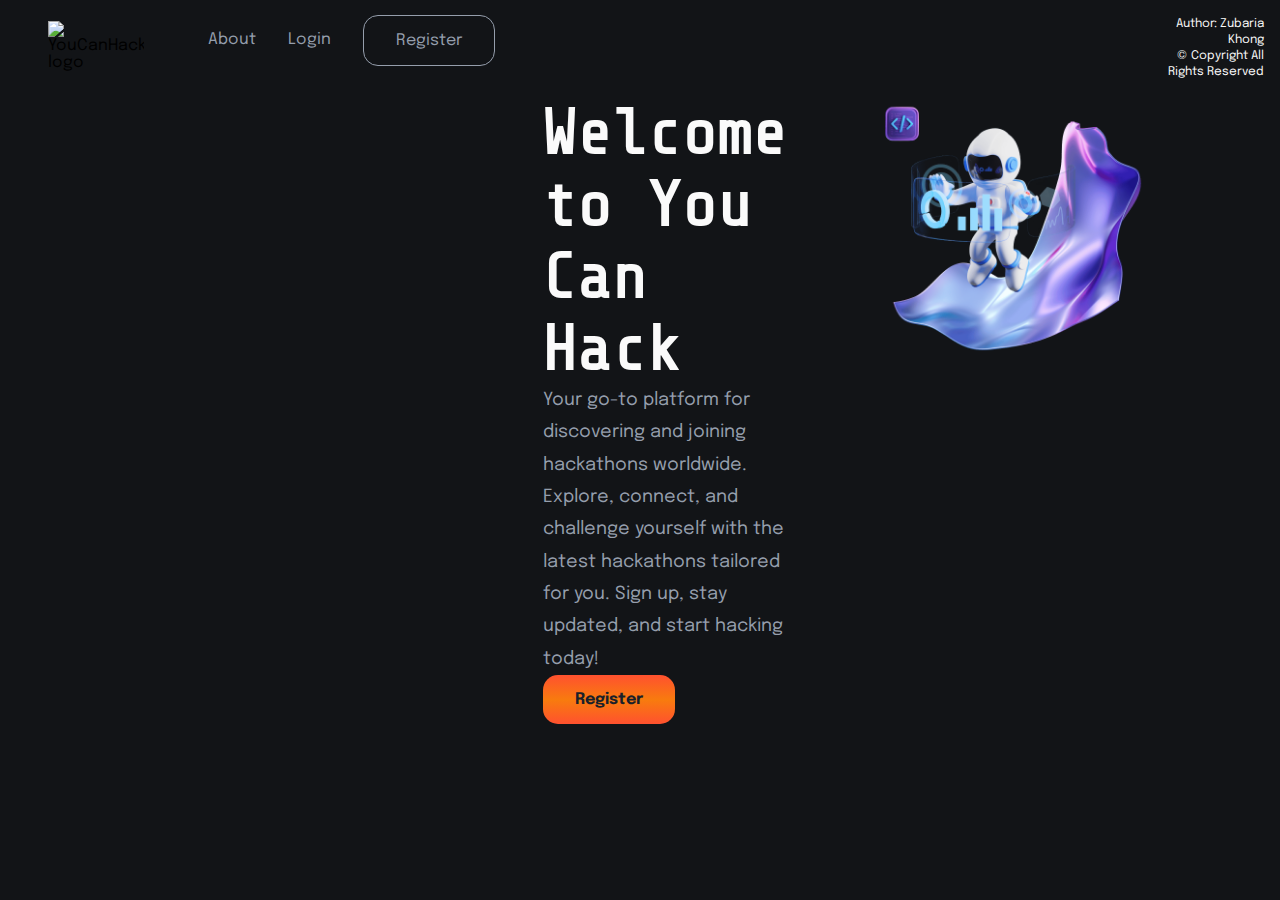
==== commit d8df6fbc: "revision 1" ====
--- a/index.html
+++ b/index.html
@@ -10,22 +10,24 @@
   </head>
 
   <body>
-    <nav>
-      <!-- Navigation Bar -->
-      <div class="nav-container">
-        <div class="nav-left">
-          <div class="nav-logo"><img src="images\youCanHack.svg" alt="YouCanHack logo"/></div>
-          <ul class="nav-links">
-            <li>About</li>
-          </ul>
+    <header>
+      <nav>
+        <!-- Navigation Bar -->
+        <div class="nav-container">
+          <div class="nav-left">
+            <div class="nav-logo"><img src="images\youCanHack.svg" alt="YouCanHack logo"/></div>
+            <ul class="nav-links">
+              <li>About</li>
+            </ul>
+          </div>
+
+          <div class="nav-right">
+            <a class="transparent-btn" href="login.php">Login</a></li>
+            <a class="outlined-btn" href="register.php">Register</a></li>
+          </div>
         </div>
-
-        <div class="nav-right">
-          <a class="transparent-btn" href="login.php">Login</a></li>
-          <a class="outlined-btn" href="register.php">Register</a></li>
-        </div>
-      </div>
-    </nav>
+      </nav>
+    </header>
     
     <!-- Main Content -->
     <main>
@@ -47,6 +49,9 @@
         </div>
       </div>
     </main>
-
+    <footer style="color: var(--Almost-White); text-align: right; line-height: 1rem; padding: 1rem; font-size: 12px;">
+      <p>Author: Zubaria Khong</p>
+      <p>© Copyright All Rights Reserved</p>
+    </footer>
   </body>
 </html>--- a/style.css
+++ b/style.css
@@ -20,6 +20,7 @@
 body {
   height: 100vh;
   width: 100%;
+  display: flex;
   background-color: var(--Very-Dark-Blue);
 }
 
